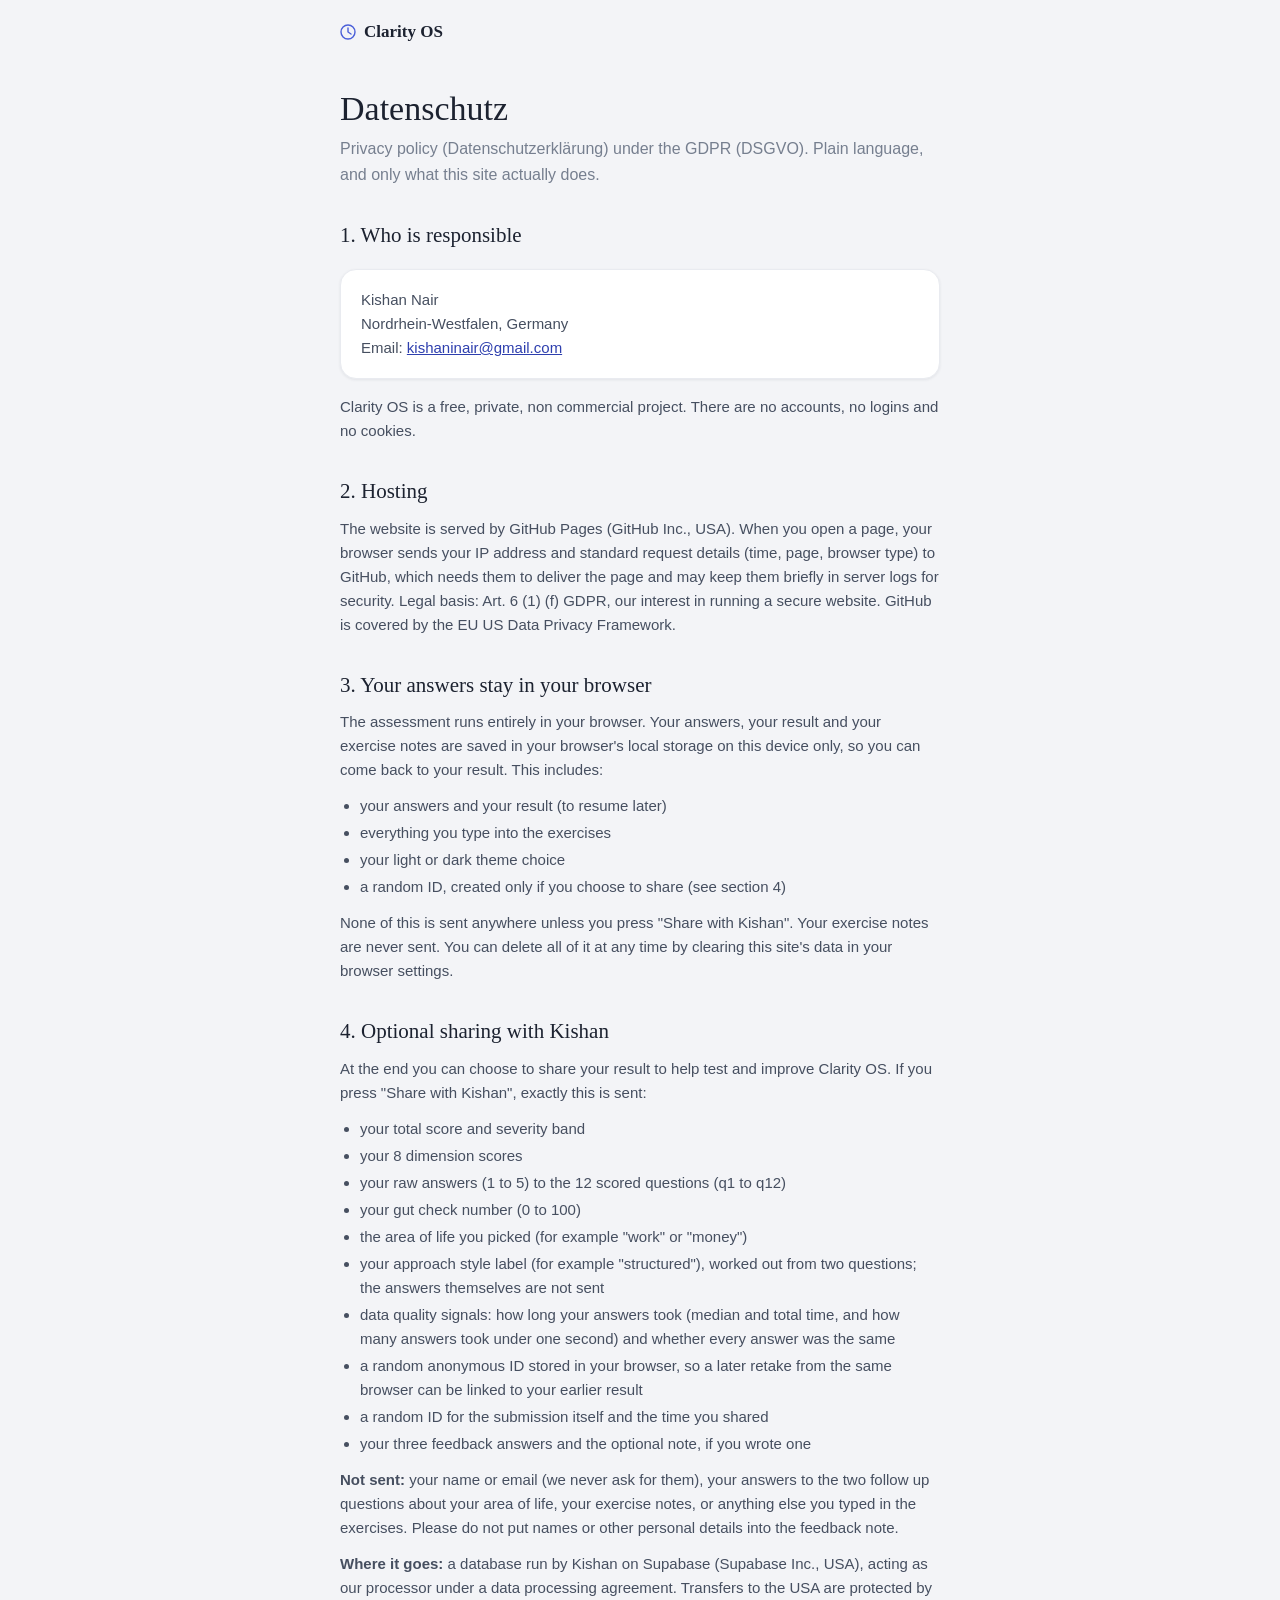
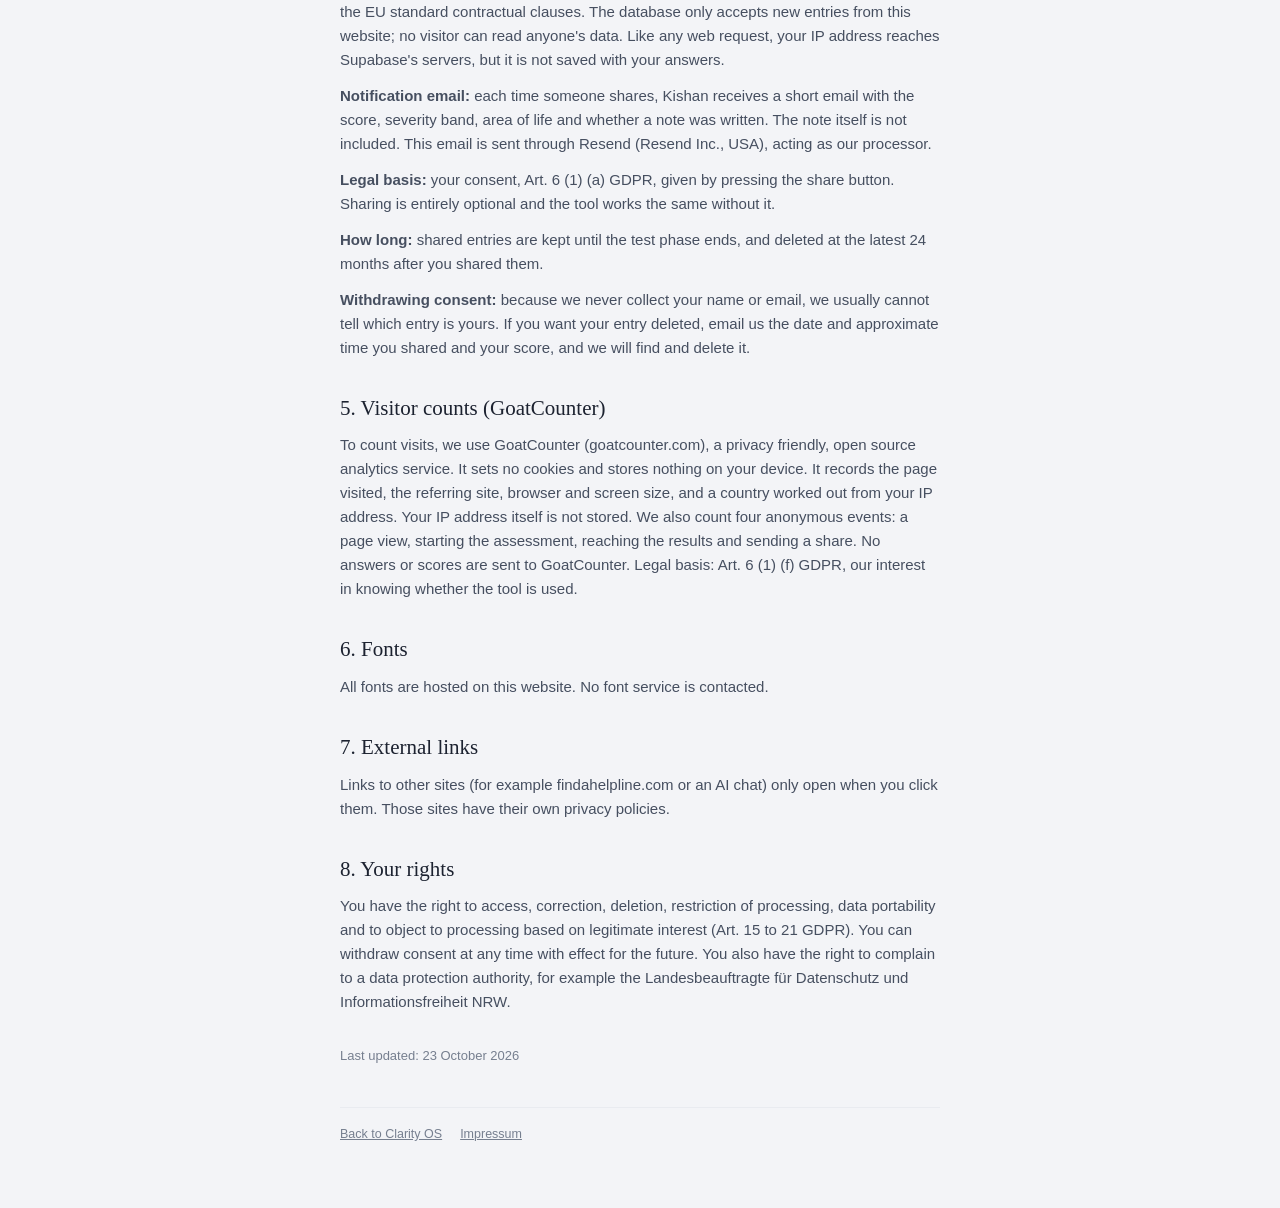
==== datenschutz.html @ 6ac71dc9 "Make the public build live ready: head, crisis numbers, legal pages, analytics, urgency override" ====
<!doctype html>
<html lang="en">
<head>
<meta charset="utf-8">
<meta name="viewport" content="width=device-width, initial-scale=1">
<title>Datenschutz · Clarity OS</title>
<meta name="robots" content="noindex">
<link rel="icon" href="favicon.svg" type="image/svg+xml">
<link rel="stylesheet" href="fonts/fonts.css">
<link rel="stylesheet" href="legal.css">
<script>try{var t=localStorage.getItem('clarityos_theme'); if(t) document.documentElement.setAttribute('data-theme', t);}catch(e){}</script>
<script src="analytics.js"></script>
</head>
<body>
<main>
  <div class="topbar">
    <a class="wordmark" href="./">
      <svg viewBox="0 0 16 16" fill="none" aria-hidden="true"><circle cx="8" cy="8" r="7" stroke="var(--accent)" stroke-width="1.4"/><path d="M8 4v4l3 2" stroke="var(--accent)" stroke-width="1.4" stroke-linecap="round"/></svg>
      Clarity OS
    </a>
  </div>

  <h1>Datenschutz</h1>
  <p class="lede">Privacy policy (Datenschutzerklärung) under the GDPR (DSGVO). Plain language, and only what this site actually does.</p>

  <h2>1. Who is responsible</h2>
  <div class="card">
    <p>Kishan Nair<br>
    Nordrhein-Westfalen, Germany<br>
    Email: <a href="mailto:kishaninair@gmail.com">kishaninair@gmail.com</a></p>
  </div>
  <p>Clarity OS is a free, private, non commercial project. There are no accounts, no logins and no cookies.</p>

  <h2>2. Hosting</h2>
  <p>The website is served by GitHub Pages (GitHub Inc., USA). When you open a page, your browser sends your IP address and standard request details (time, page, browser type) to GitHub, which needs them to deliver the page and may keep them briefly in server logs for security. Legal basis: Art. 6 (1) (f) GDPR, our interest in running a secure website. GitHub is covered by the EU US Data Privacy Framework.</p>

  <h2>3. Your answers stay in your browser</h2>
  <p>The assessment runs entirely in your browser. Your answers, your result and your exercise notes are saved in your browser's local storage on this device only, so you can come back to your result. This includes:</p>
  <ul>
    <li>your answers and your result (to resume later)</li>
    <li>everything you type into the exercises</li>
    <li>your light or dark theme choice</li>
    <li>a random ID, created only if you choose to share (see section 4)</li>
  </ul>
  <p>None of this is sent anywhere unless you press "Share with Kishan". Your exercise notes are never sent. You can delete all of it at any time by clearing this site's data in your browser settings.</p>

  <h2>4. Optional sharing with Kishan</h2>
  <p>At the end you can choose to share your result to help test and improve Clarity OS. If you press "Share with Kishan", exactly this is sent:</p>
  <ul>
    <li>your total score and severity band</li>
    <li>your 8 dimension scores</li>
    <li>your raw answers (1 to 5) to the 12 scored questions (q1 to q12)</li>
    <li>your gut check number (0 to 100)</li>
    <li>the area of life you picked (for example "work" or "money")</li>
    <li>your approach style label (for example "structured"), worked out from two questions; the answers themselves are not sent</li>
    <li>data quality signals: how long your answers took (median and total time, and how many answers took under one second) and whether every answer was the same</li>
    <li>a random anonymous ID stored in your browser, so a later retake from the same browser can be linked to your earlier result</li>
    <li>a random ID for the submission itself and the time you shared</li>
    <li>your three feedback answers and the optional note, if you wrote one</li>
  </ul>
  <p><strong>Not sent:</strong> your name or email (we never ask for them), your answers to the two follow up questions about your area of life, your exercise notes, or anything else you typed in the exercises. Please do not put names or other personal details into the feedback note.</p>
  <p><strong>Where it goes:</strong> a database run by Kishan on Supabase (Supabase Inc., USA), acting as our processor under a data processing agreement. Transfers to the USA are protected by the EU standard contractual clauses. The database only accepts new entries from this website; no visitor can read anyone's data. Like any web request, your IP address reaches Supabase's servers, but it is not saved with your answers.</p>
  <p><strong>Notification email:</strong> each time someone shares, Kishan receives a short email with the score, severity band, area of life and whether a note was written. The note itself is not included. This email is sent through Resend (Resend Inc., USA), acting as our processor.</p>
  <p><strong>Legal basis:</strong> your consent, Art. 6 (1) (a) GDPR, given by pressing the share button. Sharing is entirely optional and the tool works the same without it.</p>
  <p><strong>How long:</strong> shared entries are kept until the test phase ends, and deleted at the latest 24 months after you shared them.</p>
  <p><strong>Withdrawing consent:</strong> because we never collect your name or email, we usually cannot tell which entry is yours. If you want your entry deleted, email us the date and approximate time you shared and your score, and we will find and delete it.</p>

  <h2>5. Visitor counts (GoatCounter)</h2>
  <p>To count visits, we use GoatCounter (goatcounter.com), a privacy friendly, open source analytics service. It sets no cookies and stores nothing on your device. It records the page visited, the referring site, browser and screen size, and a country worked out from your IP address. Your IP address itself is not stored. We also count four anonymous events: a page view, starting the assessment, reaching the results and sending a share. No answers or scores are sent to GoatCounter. Legal basis: Art. 6 (1) (f) GDPR, our interest in knowing whether the tool is used.</p>

  <h2>6. Fonts</h2>
  <p>All fonts are hosted on this website. No font service is contacted.</p>

  <h2>7. External links</h2>
  <p>Links to other sites (for example findahelpline.com or an AI chat) only open when you click them. Those sites have their own privacy policies.</p>

  <h2>8. Your rights</h2>
  <p>You have the right to access, correction, deletion, restriction of processing, data portability and to object to processing based on legitimate interest (Art. 15 to 21 GDPR). You can withdraw consent at any time with effect for the future. You also have the right to complain to a data protection authority, for example the Landesbeauftragte für Datenschutz und Informationsfreiheit NRW.</p>

  <p style="margin-top:32px; font-size:13px; color:var(--ink-muted);">Last updated: 23 October 2026</p>

  <footer class="site-footer">
    <a href="./">Back to Clarity OS</a>
    <a href="impressum.html">Impressum</a>
  </footer>
</main>
</body>
</html>
---- legal.css ----
/* Shared look for impressum.html and datenschutz.html. Tokens mirror the
   :root block in index.html so the legal pages match the app in both themes. */
:root{
  --bg:#F3F4F7; --surface:#FFFFFF; --surface-alt:#EAECF1;
  --ink:#1C2230; --ink-soft:#464F60; --ink-muted:#767F8F;
  --border:#DEE1E8; --border-soft:#E9EBF0;
  --accent:#4A5FD9; --accent-ink:#2E3FAE;
  --shadow-sm:0 1px 3px rgba(28,34,48,.08);
  --radius-md:16px;
  --font-display:'Newsreader', Georgia, 'Times New Roman', serif;
  --font-body:'Manrope', -apple-system, BlinkMacSystemFont, 'Segoe UI', sans-serif;
}
@media (prefers-color-scheme: dark){
  :root:not([data-theme="light"]){
    --bg:#14161B; --surface:#1C1F26; --surface-alt:#242833;
    --ink:#EDEFF4; --ink-soft:#C3C8D4; --ink-muted:#8A90A0;
    --border:#333846; --border-soft:#2A2E39;
    --accent:#8B98F2; --accent-ink:#AEB8F7;
    --shadow-sm:0 1px 3px rgba(0,0,0,.4);
  }
}
:root[data-theme="dark"]{
  --bg:#14161B; --surface:#1C1F26; --surface-alt:#242833;
  --ink:#EDEFF4; --ink-soft:#C3C8D4; --ink-muted:#8A90A0;
  --border:#333846; --border-soft:#2A2E39;
  --accent:#8B98F2; --accent-ink:#AEB8F7;
  --shadow-sm:0 1px 3px rgba(0,0,0,.4);
}
*{box-sizing:border-box;}
body{margin:0; background:var(--bg); color:var(--ink); font-family:var(--font-body); -webkit-font-smoothing:antialiased; line-height:1.6;}
main{max-width:640px; margin:0 auto; padding:0 20px 64px;}
.topbar{padding:18px 0 10px;}
.wordmark{display:inline-flex; align-items:center; gap:8px; font-family:var(--font-display); font-size:17px; font-weight:600; color:var(--ink); text-decoration:none;}
.wordmark svg{width:16px; height:16px;}
h1{font-family:var(--font-display); font-weight:500; font-size:34px; line-height:1.15; margin:32px 0 8px;}
h2{font-family:var(--font-display); font-weight:500; font-size:21px; margin:32px 0 8px;}
p, li{font-size:15px; color:var(--ink-soft);}
p{margin:0 0 12px;}
ul{padding-left:20px; margin:0 0 12px;}
li{margin:3px 0;}
.lede{font-size:16px; color:var(--ink-muted);}
.card{background:var(--surface); border:1px solid var(--border-soft); border-radius:var(--radius-md); padding:18px 20px; box-shadow:var(--shadow-sm); margin:16px 0;}
.card p:last-child{margin-bottom:0;}
.placeholder{background:#FFF1C2; color:#5A4500; padding:0 4px; border-radius:4px; font-weight:700;}
a{color:var(--accent-ink);}
a:focus-visible{outline:2px solid var(--accent); outline-offset:2px;}
.site-footer{margin-top:40px; padding-top:16px; border-top:1px solid var(--border-soft); display:flex; gap:18px; flex-wrap:wrap; font-size:12.5px; color:var(--ink-muted);}
.site-footer a{color:var(--ink-muted);}
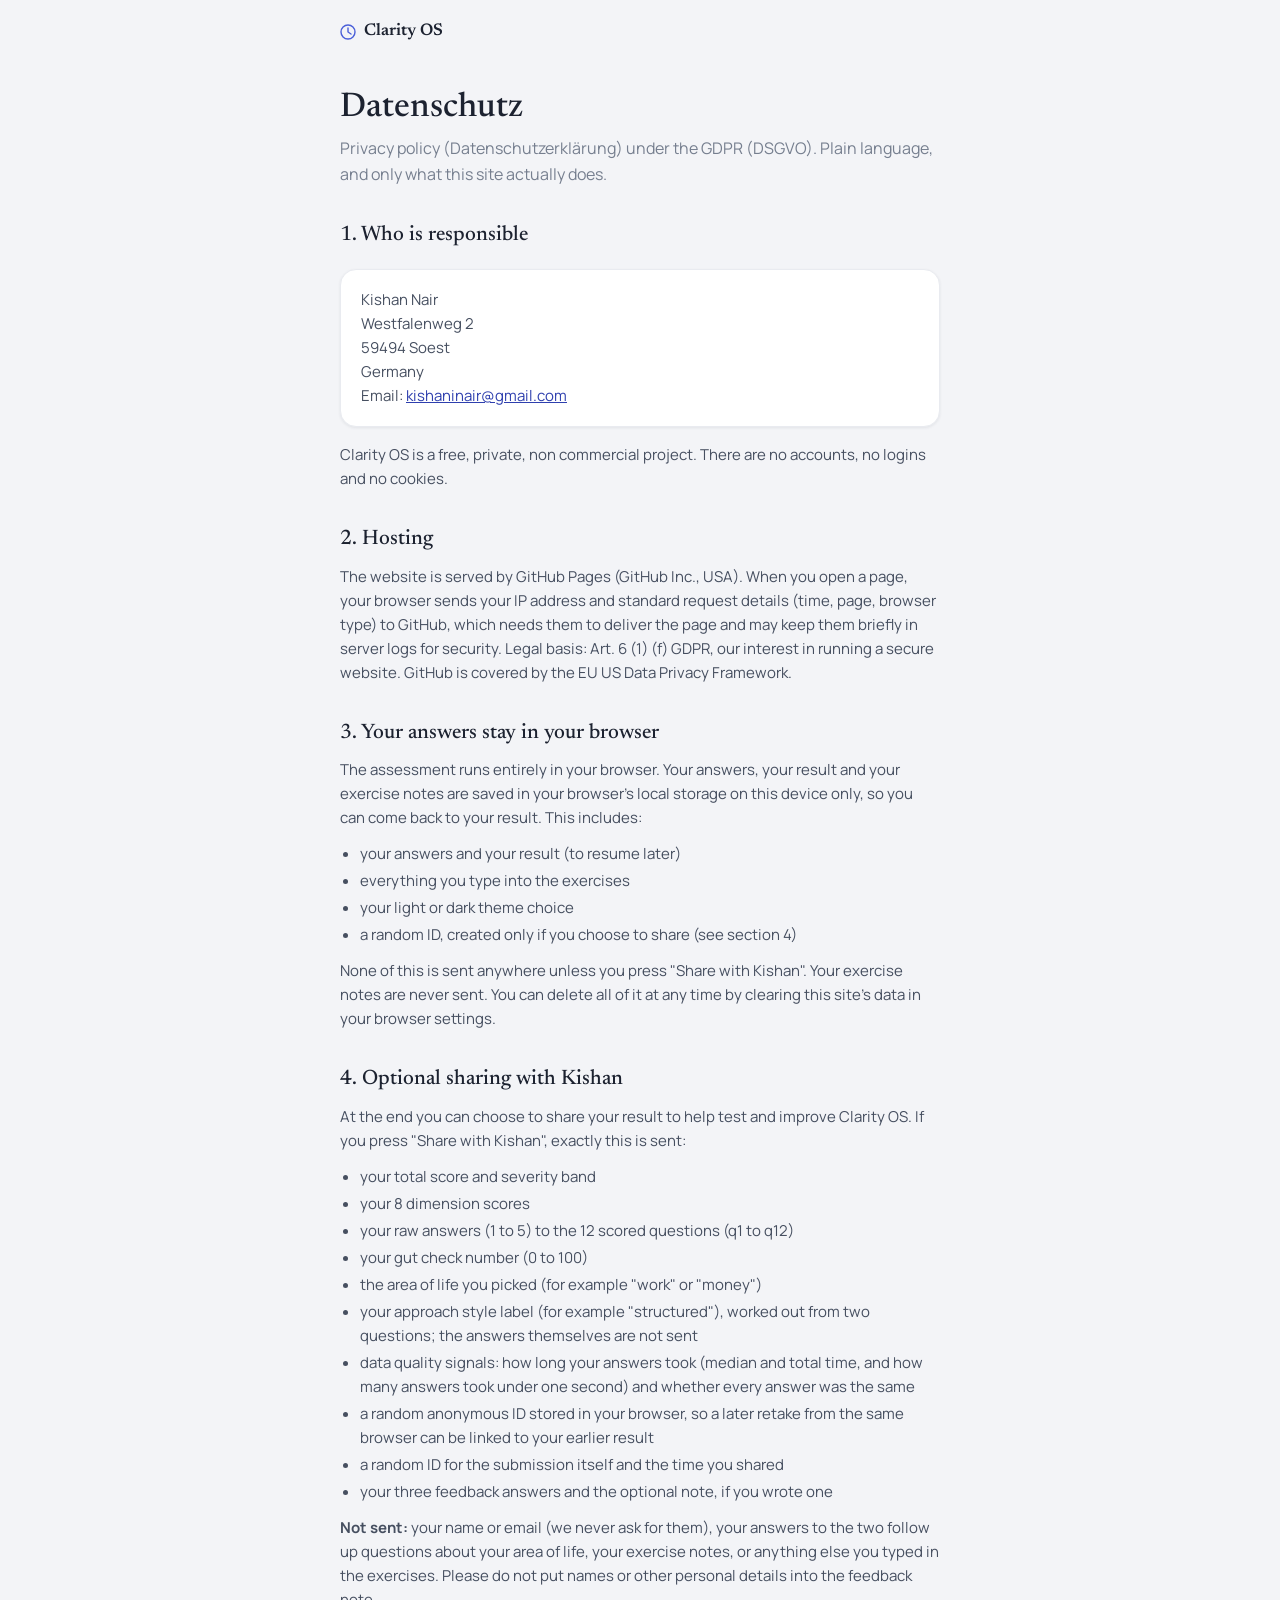
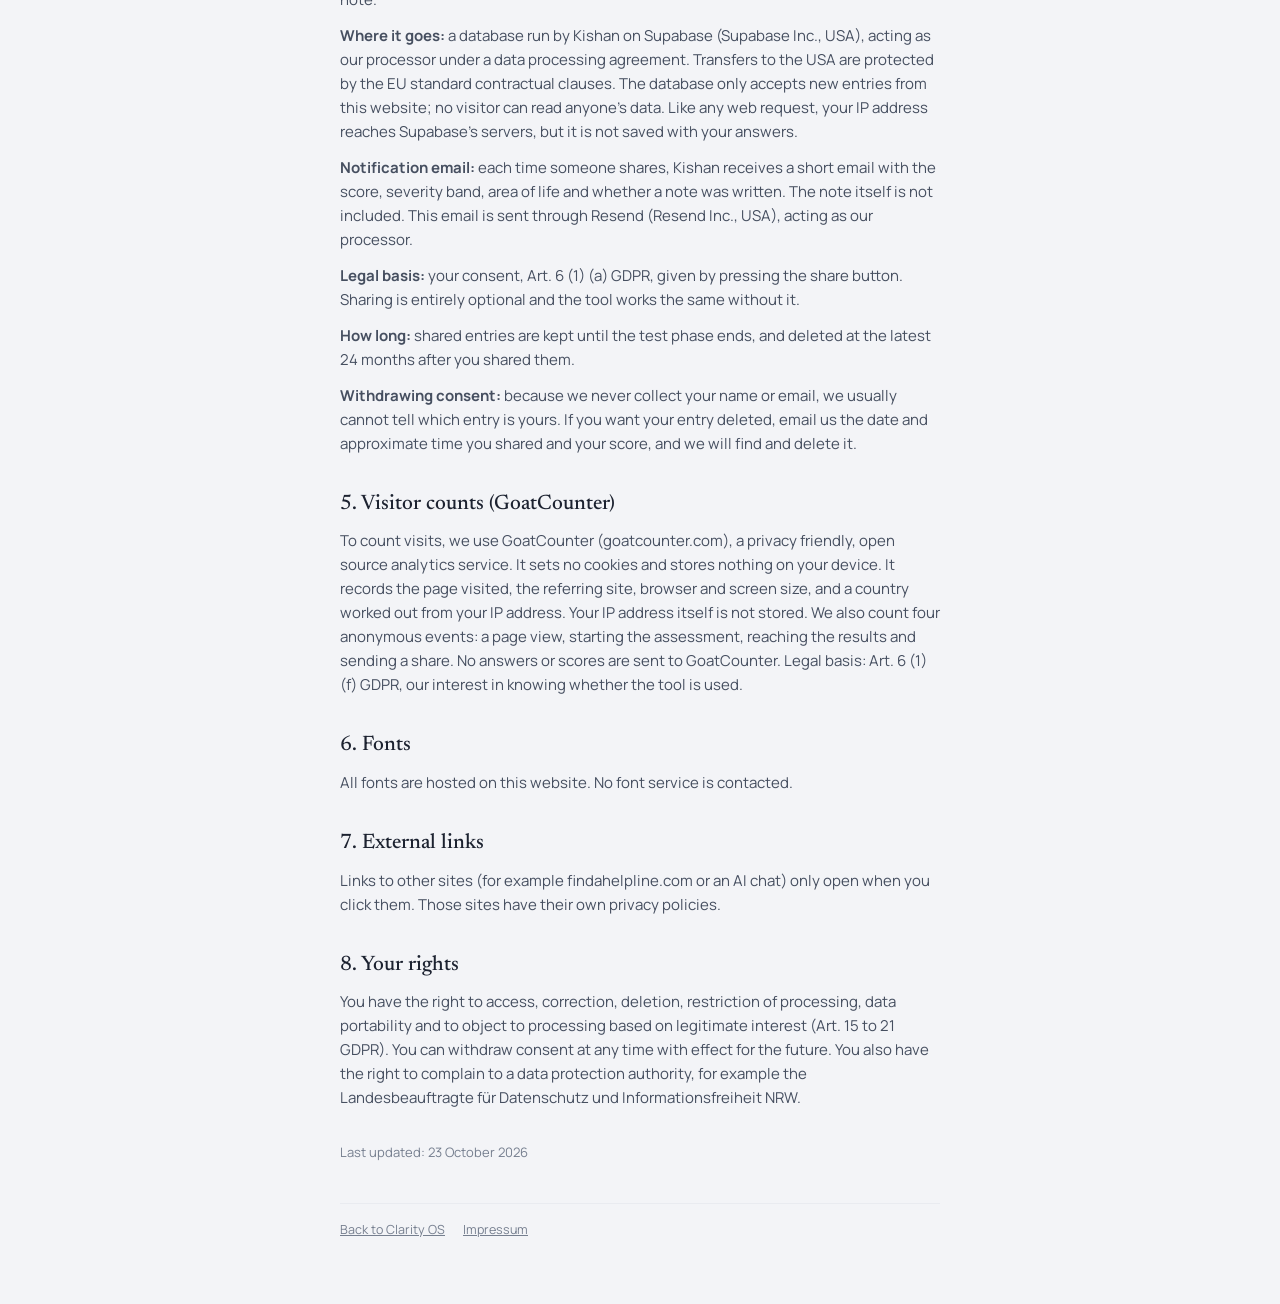
==== commit d0eeb6ea: "Impressum and Datenschutz: full postal address Co-Authored-By: Claude Opus 5.5 <noreply@anthropic.co" ====
--- a/datenschutz.html
+++ b/datenschutz.html
@@ -26,7 +26,9 @@
   <h2>1. Who is responsible</h2>
   <div class="card">
     <p>Kishan Nair<br>
-    Nordrhein-Westfalen, Germany<br>
+    Westfalenweg 2<br>
+    59494 Soest<br>
+    Germany<br>
     Email: <a href="mailto:kishaninair@gmail.com">kishaninair@gmail.com</a></p>
   </div>
   <p>Clarity OS is a free, private, non commercial project. There are no accounts, no logins and no cookies.</p>
--- a/fonts/fonts.css
+++ b/fonts/fonts.css
@@ -0,0 +1,9 @@
+/* Self hosted fonts (SIL Open Font License 1.1, see OFL-*.txt in this folder).
+   Variable woff2 files from Fontsource, latin and latin-ext subsets only.
+   No request leaves this site to load type. */
+@font-face{font-family:'Manrope'; font-style:normal; font-weight:200 800; font-display:swap; src:url(manrope-latin-ext-wght-normal.woff2) format('woff2'); unicode-range:U+0100-02BA,U+02BD-02C5,U+02C7-02CC,U+02CE-02D7,U+02DD-02FF,U+0304,U+0308,U+0329,U+1D00-1DBF,U+1E00-1E9F,U+1EF2-1EFF,U+2020,U+20A0-20AB,U+20AD-20C0,U+2113,U+2C60-2C7F,U+A720-A7FF;}
+@font-face{font-family:'Newsreader'; font-style:normal; font-weight:200 800; font-display:swap; src:url(newsreader-latin-ext-opsz-normal.woff2) format('woff2'); unicode-range:U+0100-02BA,U+02BD-02C5,U+02C7-02CC,U+02CE-02D7,U+02DD-02FF,U+0304,U+0308,U+0329,U+1D00-1DBF,U+1E00-1E9F,U+1EF2-1EFF,U+2020,U+20A0-20AB,U+20AD-20C0,U+2113,U+2C60-2C7F,U+A720-A7FF;}
+@font-face{font-family:'Newsreader'; font-style:italic; font-weight:200 800; font-display:swap; src:url(newsreader-latin-ext-opsz-italic.woff2) format('woff2'); unicode-range:U+0100-02BA,U+02BD-02C5,U+02C7-02CC,U+02CE-02D7,U+02DD-02FF,U+0304,U+0308,U+0329,U+1D00-1DBF,U+1E00-1E9F,U+1EF2-1EFF,U+2020,U+20A0-20AB,U+20AD-20C0,U+2113,U+2C60-2C7F,U+A720-A7FF;}
+@font-face{font-family:'Manrope'; font-style:normal; font-weight:200 800; font-display:swap; src:url(manrope-latin-wght-normal.woff2) format('woff2'); unicode-range:U+0000-00FF,U+0131,U+0152-0153,U+02BB-02BC,U+02C6,U+02DA,U+02DC,U+0304,U+0308,U+0329,U+2000-206F,U+20AC,U+2122,U+2191,U+2193,U+2212,U+2215,U+FEFF,U+FFFD;}
+@font-face{font-family:'Newsreader'; font-style:normal; font-weight:200 800; font-display:swap; src:url(newsreader-latin-opsz-normal.woff2) format('woff2'); unicode-range:U+0000-00FF,U+0131,U+0152-0153,U+02BB-02BC,U+02C6,U+02DA,U+02DC,U+0304,U+0308,U+0329,U+2000-206F,U+20AC,U+2122,U+2191,U+2193,U+2212,U+2215,U+FEFF,U+FFFD;}
+@font-face{font-family:'Newsreader'; font-style:italic; font-weight:200 800; font-display:swap; src:url(newsreader-latin-opsz-italic.woff2) format('woff2'); unicode-range:U+0000-00FF,U+0131,U+0152-0153,U+02BB-02BC,U+02C6,U+02DA,U+02DC,U+0304,U+0308,U+0329,U+2000-206F,U+20AC,U+2122,U+2191,U+2193,U+2212,U+2215,U+FEFF,U+FFFD;}
